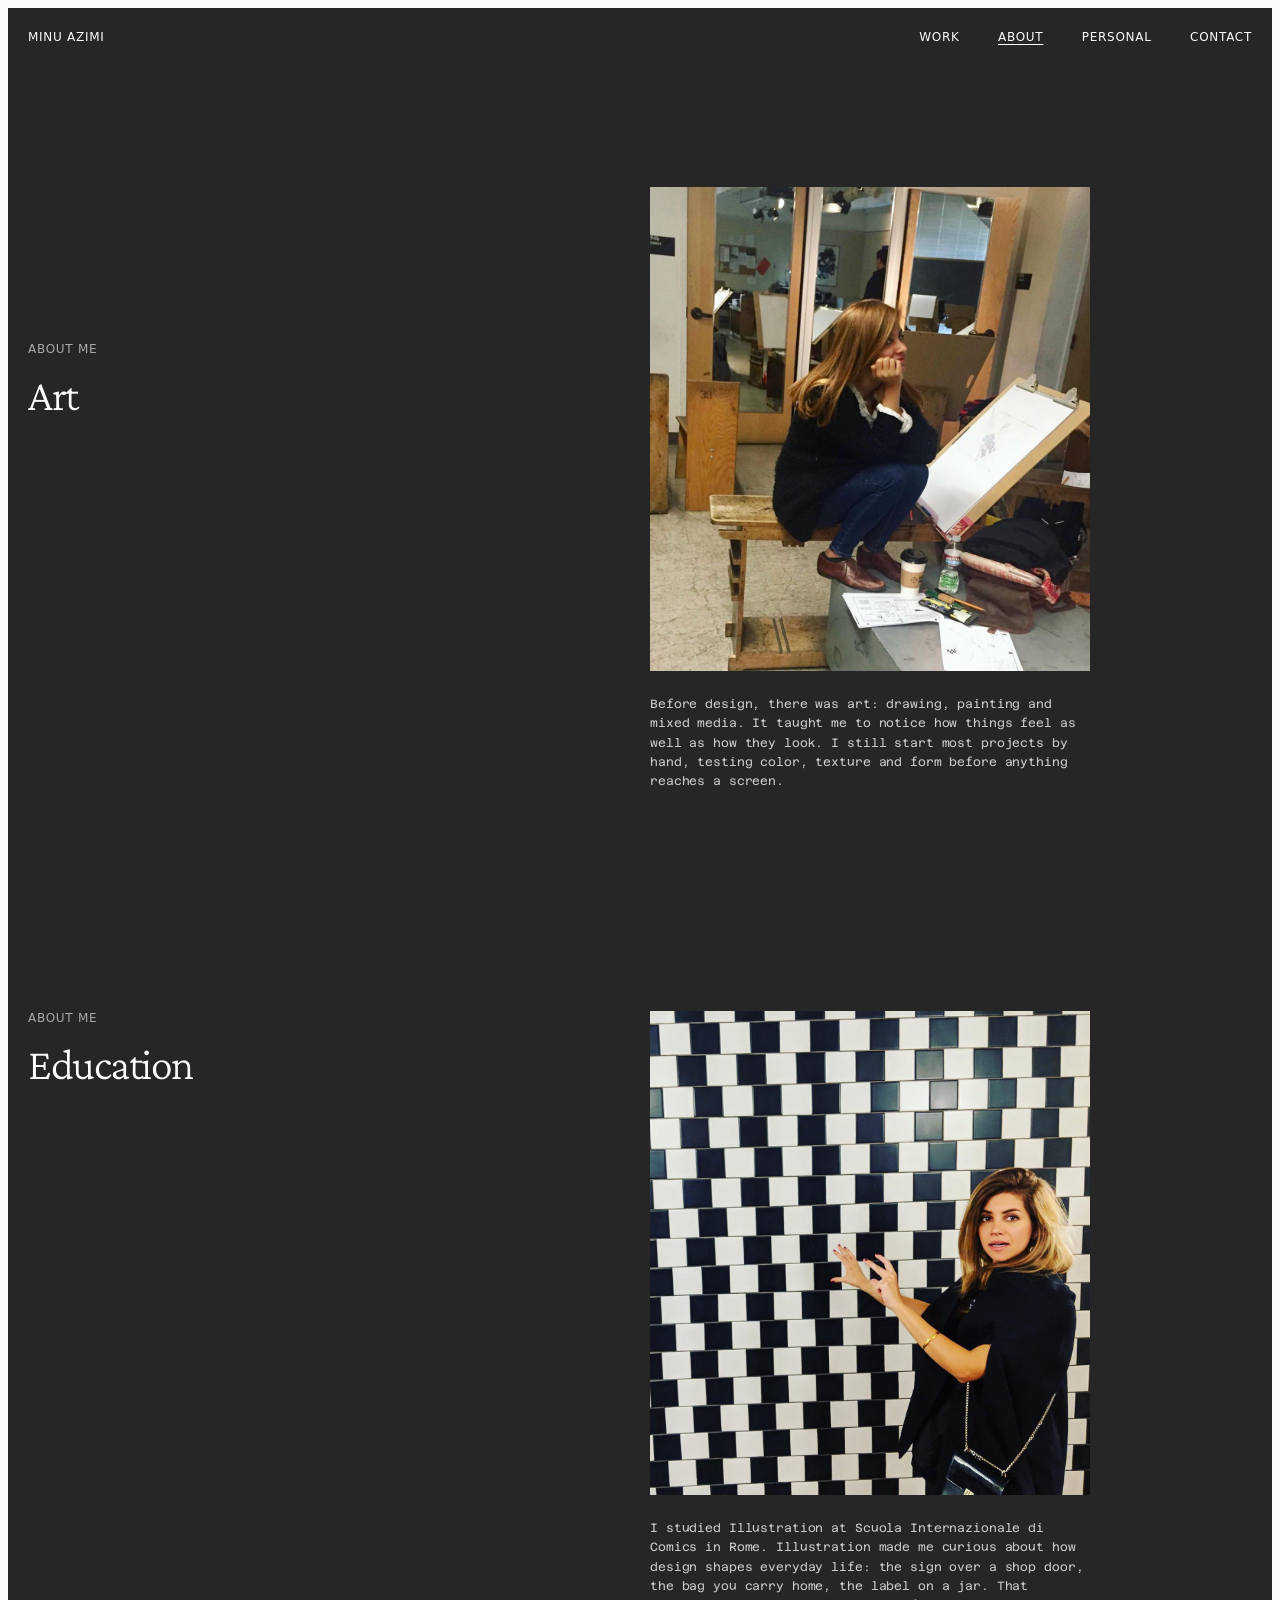
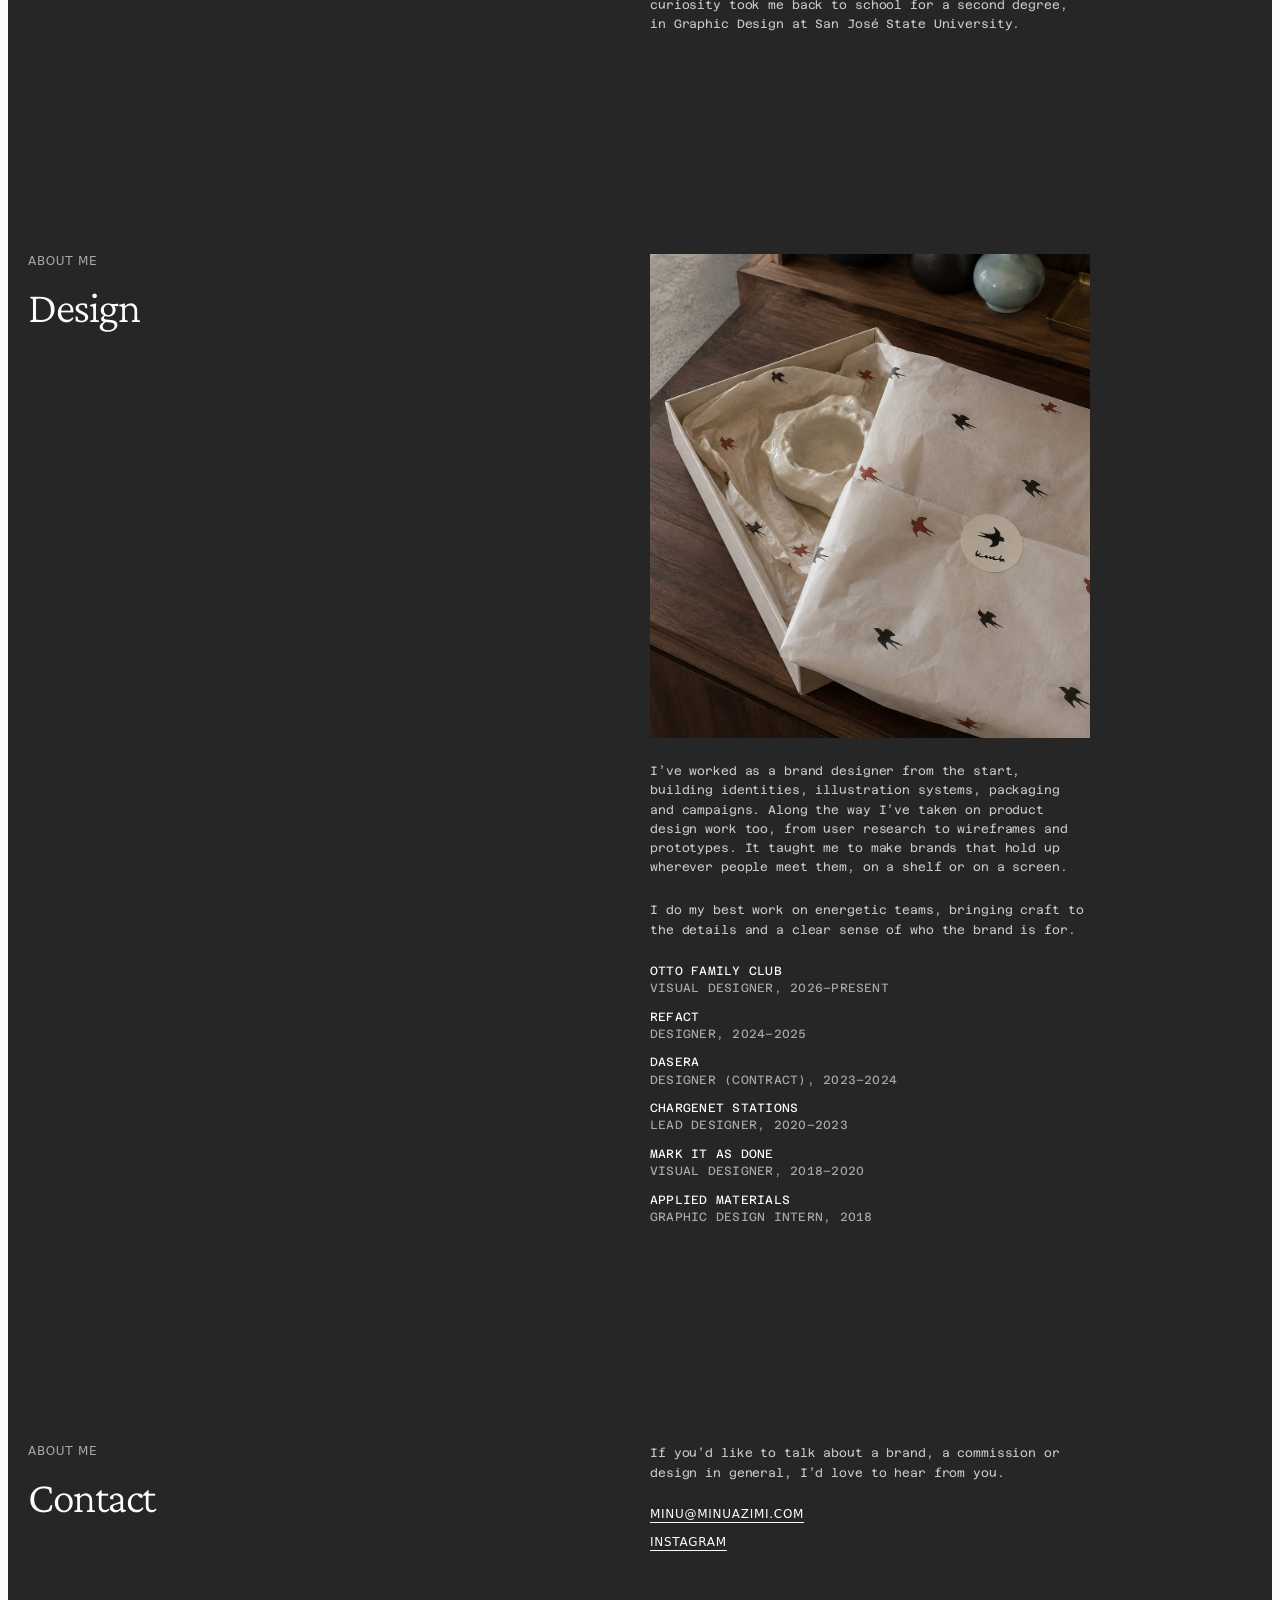
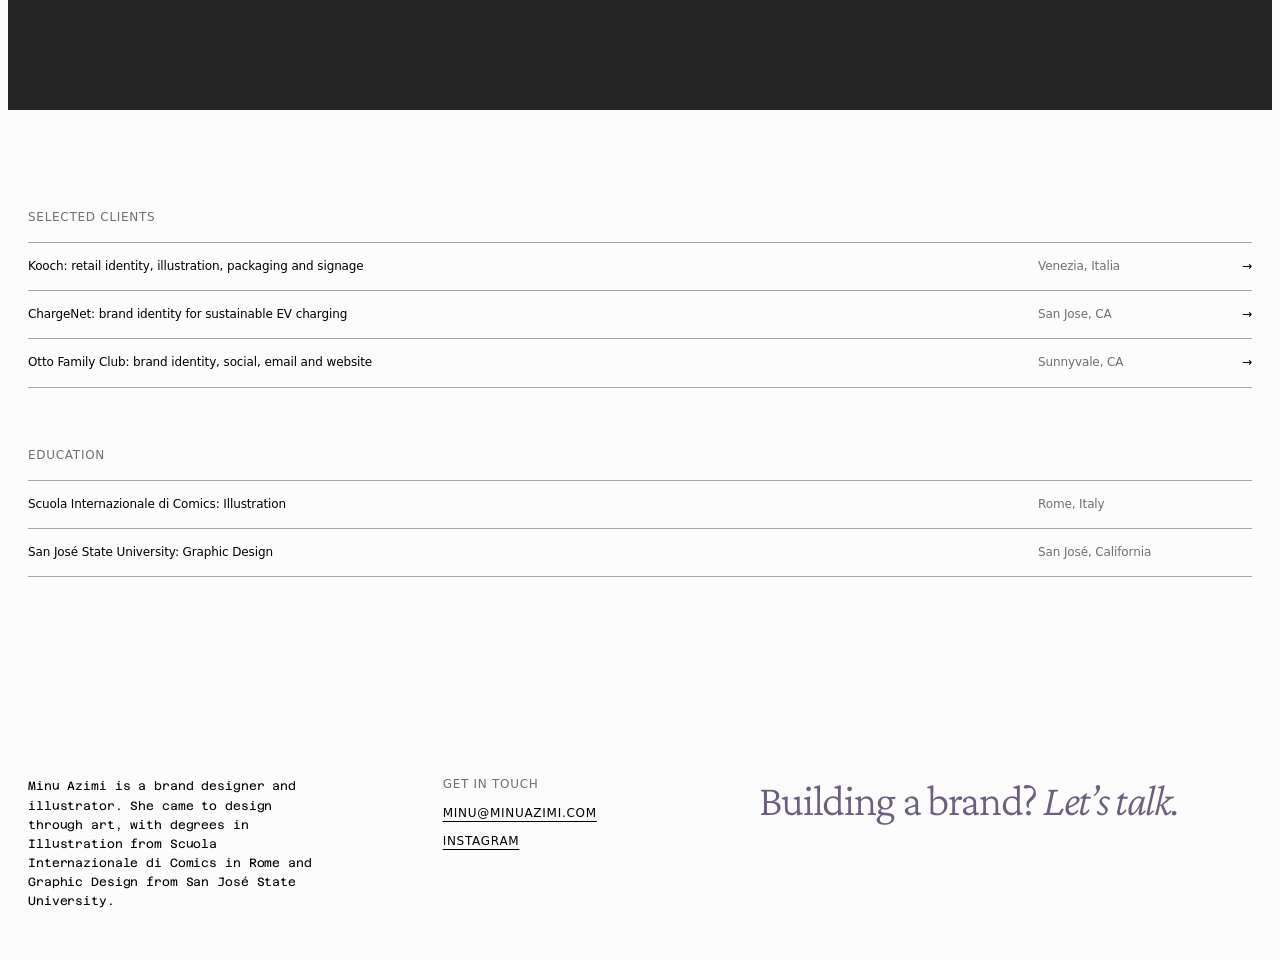
==== about.html @ ba42fef1 "Add files via upload Initial portfolio site" ====
<!doctype html>
<html lang="en">
<head>
<meta charset="utf-8">
<meta name="viewport" content="width=device-width, initial-scale=1, viewport-fit=cover">
<title>About — Minu Azimi</title>
<meta name="claude:viewport-fit-sides" content="cover">
<meta name="description" content="About Minu Azimi, brand designer and illustrator.">
<link rel="preconnect" href="https://fonts.googleapis.com">
<link rel="preconnect" href="https://fonts.gstatic.com" crossorigin>
<link rel="stylesheet" href="https://fonts.googleapis.com/css2?family=Azeret+Mono:wght@400&family=Crimson+Pro:ital,wght@0,300;1,300&display=swap">
<link rel="stylesheet" href="styles.css?v=1795150626">
</head>
<body>
<div class="dark-band">
<div class="wrap">
  <nav class="nav" aria-label="Main">
    <a class="brand" href="index.html">Minu Azimi</a>
    <ul><li><a href="work.html">Work</a></li><li><a href="about.html" aria-current="page">About</a></li><li><a href="personal.html">Personal</a></li><li><a href="contact.html">Contact</a></li></ul>
  </nav>
</div>
<div class="wrap">
  <section class="ab-chapters" aria-label="About Minu Azimi">
    <h1 class="visually-hidden">About Minu Azimi</h1>
    <div class="ab-chapter">
      <div class="ab-key"><span class="label">About me</span><h2>Art</h2></div>
      <div class="ab-body">
        <img class="ab-media" src="images/about-minu-studio.jpg" width="1149" height="1400" alt="Minu at a drawing bench in an art studio" style="object-position:50% 35%">
        <p>Before design, there was art: drawing, painting and mixed media. It taught me to notice how things feel as well as how they look. I still start most projects by hand, testing color, texture and form before anything reaches a screen.</p>
      </div>
    </div>
    <div class="ab-chapter">
      <div class="ab-key"><span class="label">About me</span><h2>Education</h2></div>
      <div class="ab-body">
        <img class="ab-media" src="images/about-minu-exploratorium.jpg" width="1400" height="1400" alt="Minu framing a black and white tile wall with her hands" loading="lazy" style="object-position:62% 50%">
        <p>I studied Illustration at Scuola Internazionale di Comics in Rome. Illustration made me curious about how design shapes everyday life: the sign over a shop door, the bag you carry home, the label on a jar. That curiosity took me back to school for a second degree, in Graphic Design at San José State University.</p>
      </div>
    </div>
    <div class="ab-chapter">
      <div class="ab-key"><span class="label">About me</span><h2>Design</h2></div>
      <div class="ab-body">
        <img class="ab-media" src="images/kooch-wrapping.jpg" width="1100" height="1375" alt="Kooch tissue wrap printed with swallows" loading="lazy">
        <p>I’ve worked as a brand designer from the start, building identities, illustration systems, packaging and campaigns. Along the way I’ve taken on product design work too, from user research to wireframes and prototypes. It taught me to make brands that hold up wherever people meet them, on a shelf or on a screen.</p>
        <p>I do my best work on energetic teams, bringing craft to the details and a clear sense of who the brand is for.</p>
        <ul class="ab-roles">
          <li class="mono-label"><span>Otto Family Club</span><span class="role">Visual Designer, 2026–present</span></li>
          <li class="mono-label"><span>Refact</span><span class="role">Designer, 2024–2025</span></li>
          <li class="mono-label"><span>Dasera</span><span class="role">Designer (Contract), 2023–2024</span></li>
          <li class="mono-label"><span>ChargeNet Stations</span><span class="role">Lead Designer, 2020–2023</span></li>
          <li class="mono-label"><span>Mark It As Done</span><span class="role">Visual Designer, 2018–2020</span></li>
          <li class="mono-label"><span>Applied Materials</span><span class="role">Graphic Design Intern, 2018</span></li>
        </ul>
      </div>
    </div>
    <div class="ab-chapter">
      <div class="ab-key"><span class="label">About me</span><h2>Contact</h2></div>
      <div class="ab-body">
        <p>If you’d like to talk about a brand, a commission or design in general, I’d love to hear from you.</p>
        <div class="ab-links"><a class="label" href="mailto:minu@minuazimi.com">minu@minuazimi.com</a><a class="label" href="https://www.instagram.com/minu_disegni/" target="_blank" rel="noopener">Instagram</a></div>
      </div>
    </div>
  </section>
</div>
</div>
<div class="wrap">
  <section class="ab-lists" aria-label="Clients and education">
    <h2 class="label ab-list-k">Selected clients</h2>
    <ul class="ab-list">
      <li><a href="kooch.html"><span>Kooch: retail identity, illustration, packaging and signage</span><span class="yr">Venezia, Italia</span><span class="arr" aria-hidden="true">→</span></a></li>
      <li><a href="chargenet.html"><span>ChargeNet: brand identity for sustainable EV charging</span><span class="yr">San Jose, CA</span><span class="arr" aria-hidden="true">→</span></a></li>
      <li><a href="work.html"><span>Otto Family Club: brand identity, social, email and website</span><span class="yr">Sunnyvale, CA</span><span class="arr" aria-hidden="true">→</span></a></li>
    </ul>
    <h2 class="label ab-list-k">Education</h2>
    <ul class="ab-list">
      <li><div class="row"><span>Scuola Internazionale di Comics: Illustration</span><span class="yr">Rome, Italy</span><span class="arr"></span></div></li>
      <li><div class="row"><span>San José State University: Graphic Design</span><span class="yr">San José, California</span><span class="arr"></span></div></li>
    </ul>
  </section>
</div>
<div class="wrap">
  <footer class="site-foot">
    <p class="foot-bio">Minu Azimi is a brand designer and illustrator. She came to design through art, with degrees in Illustration from Scuola Internazionale di Comics in Rome and Graphic Design from San José State University.</p>
    <div class="foot-links">
      <span class="label foot-k">Get in touch</span>
      <a class="label" href="mailto:minu@minuazimi.com">minu@minuazimi.com</a>
      <a class="label" href="https://www.instagram.com/minu_disegni/" target="_blank" rel="noopener">Instagram</a>
    </div>
    <p class="foot-cta">Building a brand? <em>Let’s talk.</em></p>
  </footer>
</div>
<script src="site.js?v=1795150626"></script>
</body>
</html>
---- styles.css ----
/* Layout: gallery walk — thin type-only nav, hero image with mauve overlay panel and a mono service list in the left margin,
   then one project told as a sequence of full-bleed plates separated by 100px of paper. Light, flat, single theme by design. */
:root {
  color-scheme: light;
  --paper: #fcfcfc;
  --ink: #000000;
  --press: #1c1c1c;
  --charcoal: #262626;
  --ash: #a8a8a8;
  --ash-text: #6f6f6f;        /* ash darkened for small text on paper (AA) */
  --mauve: #6c5f7d;
  --sage: #cee6cc;
  --on-mauve: #fcfcfc;

  --serif: 'Crimson Pro', 'Lora', Georgia, 'Times New Roman', serif;
  --mono: 'Azeret Mono', 'JetBrains Mono', 'IBM Plex Mono', ui-monospace, SFMono-Regular, Menlo, monospace;
  --sans: ui-sans-serif, system-ui, -apple-system, BlinkMacSystemFont, 'Segoe UI', 'Helvetica Neue', Arial, sans-serif;

  --t-caption: 12px;
  --t-body: clamp(15px, 1.2vw + 9px, 18px);
  --t-heading: clamp(34px, 3vw + 18px, 44px);
  --t-display: clamp(38px, 3.4vw + 20px, 50px);

  --gap: 10px;
  --pad: 20px;
  --section: clamp(60px, 8vw, 100px);
  --max: 1280px;
  --pill: 200px;
}

* { box-sizing: border-box; }
html { scroll-behavior: smooth; }
@media (prefers-reduced-motion: reduce) { html { scroll-behavior: auto; } * { transition: none !important; } }
body {
  background: var(--paper);
  color: var(--ink);
  font-family: var(--mono);
  font-size: var(--t-body);
  line-height: 1.45;
  letter-spacing: -0.01em;
  -webkit-font-smoothing: antialiased;
}
img { display: block; max-width: 100%; height: auto; }
a { color: inherit; }
:focus-visible { outline: 1px solid var(--mauve); outline-offset: 3px; }

.wrap {
  max-width: calc(var(--max) + 2 * max(20px, env(safe-area-inset-left, 0px)));
  margin-inline: auto;
  padding-left: max(20px, env(safe-area-inset-left, 0px));
  padding-right: max(20px, env(safe-area-inset-right, 0px));
}
@media (max-width: 480px) {
  .wrap { padding-left: max(16px, env(safe-area-inset-left, 0px)); padding-right: max(16px, env(safe-area-inset-right, 0px)); }
}

/* Type roles */
.label, .nav a, .brand, .tag, .btn {
  font-family: var(--sans);
  font-size: var(--t-caption);
  text-transform: uppercase;
  letter-spacing: 0.06em;
  line-height: 1.2;
}
.mono-label {
  font-family: var(--mono);
  font-size: var(--t-caption);
  text-transform: uppercase;
  letter-spacing: 0.02em;
  line-height: 1.2;
}
h1, h2, h3 {
  font-family: var(--serif);
  font-weight: 300;
  margin: 0;
  text-wrap: balance;
  color: var(--press);
}
h1 { font-size: var(--t-display); line-height: 0.98; letter-spacing: -0.03em; }
h2 { font-size: var(--t-heading); line-height: 1.1; letter-spacing: -0.034em; }
h3 { font-size: clamp(26px, 1.5vw + 18px, 32px); line-height: 1.1; letter-spacing: -0.02em; }
h1 em, h2 em, h3 em { font-style: italic; }
p { margin: 0; max-width: 60ch; }

/* Placeholder copy for Minu to replace */
.ph { color: var(--mauve); border-bottom: 1px dashed currentColor; }
.panel .ph { color: var(--sage); }

/* Nav */
.nav {
  display: flex; justify-content: space-between; align-items: center; gap: 20px;
  padding-block: 20px;
}
.brand { text-decoration: none; letter-spacing: 0.12em; }
.nav ul { display: flex; gap: clamp(20px, 3vw, 40px); list-style: none; margin: 0; padding: 0; }
.nav a { text-decoration: none; }
.nav a:hover { text-decoration: underline; text-underline-offset: 3px; }

/* Pill button */
.btn {
  display: inline-flex; align-items: center; gap: 8px;
  padding: 10px 18px;
  border: 1px solid var(--ink);
  border-radius: var(--pill);
  background: transparent; color: var(--ink);
  text-decoration: none; cursor: pointer;
  transition: background .2s, color .2s;
}
.btn:hover { background: var(--ink); color: var(--paper); }
.btn.on-mauve { border-color: var(--on-mauve); color: var(--on-mauve); }
.btn.on-mauve:hover { background: var(--on-mauve); color: var(--mauve); }

/* Hero */
.hero {
  display: grid;
  grid-template-columns: 200px minmax(0, 1fr);
  gap: var(--pad);
  padding-top: 20px;
}
.services { display: flex; flex-direction: column; gap: var(--gap); color: var(--mauve); padding-top: 4px; }
.services .mono-label:first-child { color: var(--ink); margin-bottom: 6px; }
.hero-media { position: relative; margin-bottom: 60px; }
.hero-media img { width: 100%; aspect-ratio: 2400 / 1552; object-fit: cover; }
.panel {
  position: absolute; right: 0; bottom: -60px;
  width: min(400px, 44%);
  background: var(--mauve); color: var(--on-mauve);
  padding: 40px;
  display: flex; flex-direction: column; gap: 24px; align-items: flex-start;
}
.panel h1 { color: var(--on-mauve); font-size: var(--t-heading); line-height: 1.08; letter-spacing: -0.034em; }
.panel p { font-size: 14px; line-height: 1.45; }

/* Sections */
section { padding-block: var(--section) 0; }
.section-head { display: flex; flex-direction: column; align-items: center; gap: 40px; text-align: center; margin-bottom: 60px; }

/* Work card row */
.work-row { display: grid; grid-template-columns: 1fr 1fr; gap: var(--gap); }
.card { text-decoration: none; display: flex; flex-direction: column; }
.card .img { overflow: hidden; }
.card img { width: 100%; aspect-ratio: 4 / 5; object-fit: cover; transition: transform .6s ease; }
.card:hover img { transform: scale(1.02); }
.caption { display: flex; justify-content: space-between; align-items: baseline; gap: var(--gap); padding-top: 20px; }
.tag { color: var(--ash-text); }

/* Case study */
.cs-head {
  display: grid; grid-template-columns: minmax(0, 7fr) minmax(0, 5fr); gap: 40px 60px;
  padding-top: var(--section);
  border-top: 1px solid var(--ink);
  margin-top: var(--section);
}
.cs-head .kicker { color: var(--mauve); margin-bottom: 20px; }
.cs-head .lede { display: flex; flex-direction: column; gap: 18px; }
.facts { display: grid; grid-template-columns: max-content minmax(0, 1fr); gap: 12px 24px; margin: 0; align-self: start; }
.facts dt { color: var(--ash-text); }
.facts dd { margin: 0; }

.chapter {
  display: grid; grid-template-columns: 200px minmax(0, 1fr); gap: var(--pad);
  padding-top: var(--section);
}
.chapter-meta { display: flex; flex-direction: column; gap: 14px; align-self: start; position: sticky; top: 20px; }
.chapter-meta .mono-label { color: var(--mauve); }
.chapter-meta p { font-size: 13px; line-height: 1.5; }
.chapter-body { display: flex; flex-direction: column; gap: var(--gap); min-width: 0; }

.grid-2 { display: grid; grid-template-columns: 1fr 1fr; gap: var(--gap); }
.grid-3 { display: grid; grid-template-columns: repeat(3, 1fr); gap: var(--gap); }
.cover-45 img { aspect-ratio: 4 / 5; object-fit: cover; width: 100%; }
.cover-11 img { aspect-ratio: 1; object-fit: cover; width: 100%; }

figure { margin: 0; }
figcaption { padding-top: 10px; font-family: var(--mono); font-size: var(--t-caption); text-transform: uppercase; color: var(--ash-text); letter-spacing: 0.02em; }
.zoom { cursor: zoom-in; }

/* Color swatches */
.swatches { display: grid; grid-template-columns: repeat(5, 1fr); gap: var(--gap); }
.swatch { display: flex; flex-direction: column; gap: 8px; }
.swatch .chip { aspect-ratio: 1 / 1.1; border: 1px solid rgba(0,0,0,.08); }
.swatch .mono-label { font-size: 11px; display: flex; flex-direction: column; gap: 4px; }
.swatch .hex { color: var(--ash-text); }

/* Illustration plate: black band so painted pieces bleed into it */
.plate { background: var(--ink); color: var(--paper); margin-top: var(--section); padding-block: var(--section); }
.plate .chapter { padding-top: 0; }
.plate .chapter-meta .mono-label { color: var(--sage); }
.plate figcaption { color: var(--ash); }
.ill-grid { display: grid; grid-template-columns: repeat(3, 1fr); gap: var(--gap); }
.ill-grid .big { grid-column: span 2; grid-row: span 2; }
.ill-grid img { width: 100%; aspect-ratio: 1; object-fit: cover; }

/* Campaign */
.toggle { display: inline-flex; gap: 6px; }
.toggle button { font: inherit; }
.toggle .btn[aria-pressed="true"] { background: var(--ink); color: var(--paper); }
.campaign { display: grid; grid-template-columns: 5fr 6fr; gap: var(--gap); align-items: stretch; }
.campaign .email { display: flex; flex-direction: column; }
.campaign .email .img { flex: 1; min-height: 0; overflow: hidden; background: #f7e4de; }
.campaign .email img { width: 100%; height: 100%; object-fit: cover; object-position: top; }
.campaign .posts { display: flex; flex-direction: column; gap: var(--gap); }

/* About & contact */
.about { display: grid; grid-template-columns: 200px minmax(0, 7fr) minmax(0, 5fr); gap: 40px var(--pad); }
.about .copy { display: flex; flex-direction: column; gap: 18px; }
.contact-list { display: flex; flex-direction: column; gap: 14px; }
.contact-list .row { display: flex; flex-direction: column; gap: 4px; }
.contact-list .mono-label { color: var(--ash-text); }
.inline-link { text-decoration: underline; text-decoration-thickness: 1px; text-underline-offset: 3px; }
.copy-btn { margin-top: 6px; }


/* Lightbox */
dialog.lightbox { border: 0; padding: 0; margin: 0; background: transparent; width: 100vw; height: 100vh; max-width: none; max-height: none; overflow: hidden; outline: none; }
dialog.lightbox[open] { display: grid; grid-template-rows: minmax(0, 1fr) auto; }
dialog.lightbox::backdrop { background: rgba(252,252,252,.97); }
.lb-stage { display: flex; align-items: center; justify-content: center; min-height: 0; padding: 24px max(72px, env(safe-area-inset-left, 0px)) 8px; }
.lb-stage img { max-width: 100%; max-height: 100%; width: auto; height: auto; object-fit: contain; }
.lb-bar { display: flex; justify-content: space-between; align-items: center; gap: 20px; padding: 12px max(24px, env(safe-area-inset-right, 0px)) max(20px, env(safe-area-inset-bottom, 0px)); color: var(--ink); }
.lb-count { color: var(--ash-text); }
.lb-nav { position: absolute; top: 50%; transform: translateY(-50%); width: 48px; height: 48px; border-radius: var(--pill); border: 1px solid var(--ink); background: var(--paper); color: var(--ink); font-size: 18px; line-height: 1; cursor: pointer; display: grid; place-items: center; }
.lb-nav:hover { background: var(--ink); color: var(--paper); }
.lb-prev { left: max(14px, env(safe-area-inset-left, 0px)); }
.lb-next { right: max(14px, env(safe-area-inset-right, 0px)); }
.lightbox .btn:focus-visible, .lb-nav:focus-visible { outline: 1px solid var(--mauve); outline-offset: 2px; }
@media (max-width: 600px) { .lb-stage { padding: 16px 16px 8px; } .lb-nav { top: auto; bottom: 76px; transform: none; width: 44px; height: 44px; } }

/* Responsive */
@media (max-width: 900px) {
  .hero, .chapter, .about { grid-template-columns: minmax(0, 1fr); }
  .services { flex-direction: row; flex-wrap: wrap; gap: 6px 16px; }
  .services .mono-label:first-child { width: 100%; margin-bottom: 0; }
  .hero-media { margin-bottom: 0; }
  .panel { position: static; width: 100%; padding: 28px; }
  .cs-head { grid-template-columns: minmax(0, 1fr); }
  .chapter-meta { position: static; }
  .swatches { grid-template-columns: repeat(5, minmax(0, 1fr)); }
}
@media (max-width: 600px) {
  .work-row, .grid-2, .campaign { grid-template-columns: minmax(0, 1fr); }
  .grid-3 { grid-template-columns: 1fr 1fr; }
  .grid-3 > :last-child { grid-column: span 2; }
  .ill-grid { grid-template-columns: 1fr 1fr; }
  .swatches { grid-template-columns: repeat(3, minmax(0, 1fr)); }
  .campaign .email img { height: auto; }
  .nav ul { gap: 16px; }
  .facts { grid-template-columns: minmax(0, 1fr); gap: 4px; }
  .facts dd { margin-bottom: 10px; }
}

.panel .ph { color: var(--sage); }

/* ---- Multi-page additions ---- */
:root { --paper-2: #f1f1ef; }
.nav a[aria-current="page"] { text-decoration: underline; text-decoration-thickness: 1px; text-underline-offset: 3px; }
.cs-head--page { border-top: 0; margin-top: 0; padding-top: 60px; }
.back { text-decoration: none; }
.back:hover { text-decoration: underline; text-underline-offset: 3px; }

/* Page header for inner pages */
.page-head { display: grid; grid-template-columns: 200px minmax(0, 1fr); gap: var(--pad); padding-top: 60px; }
.page-head .mono-label { color: var(--mauve); padding-top: 10px; }
.page-head .intro { display: flex; flex-direction: column; gap: 24px; }

/* Placeholder visual for projects without artwork yet */
.ph-visual {
  aspect-ratio: 4 / 5; width: 100%;
  display: flex; flex-direction: column; justify-content: space-between;
  padding: 24px; background: var(--paper-2); color: var(--press);
  border: 1px dashed var(--ash);
}
.ph-visual.sage { background: var(--sage); border-color: transparent; }
.ph-visual .ph-name { font-family: var(--serif); font-weight: 300; font-size: clamp(32px, 4vw, 56px); line-height: 1; letter-spacing: -0.03em; }
.ph-visual .mono-label { color: var(--charcoal); }
.card.is-soon { cursor: default; }
.card.is-soon:hover img { transform: none; }

/* Home: featured project spans the row, two cards beneath */
.feature { display: flex; flex-direction: column; text-decoration: none; }
.feature-media { display: grid; grid-template-columns: 1fr 1fr; gap: var(--gap); overflow: hidden; }
.feature-media img { width: 100%; aspect-ratio: 4 / 5; object-fit: cover; transition: transform .6s ease; }
.feature:hover img { transform: scale(1.015); }
.work-stack { display: flex; flex-direction: column; gap: 60px; }
.home-cta { display: flex; justify-content: center; margin-top: 60px; }

/* Home: personal + contact strip */
.duo { display: grid; grid-template-columns: 1fr 1fr; gap: var(--gap); }
.duo-item { background: var(--paper-2); padding: 40px; display: flex; flex-direction: column; gap: 24px; align-items: flex-start; }
.duo-item.mauve { background: var(--mauve); color: var(--on-mauve); }
.duo-item.mauve h2 { color: var(--on-mauve); }
.duo-item .mono-label { color: var(--mauve); }
.duo-item.mauve .mono-label { color: var(--sage); }

/* Work index: one row per project */
.project-list { list-style: none; margin: 0; padding: 0; border-top: 1px solid var(--ink); }
.project { border-bottom: 1px solid var(--ink); }
.project-link {
  display: grid; grid-template-columns: 200px minmax(0, 1fr) minmax(0, 1fr); gap: var(--pad);
  padding-block: 40px; text-decoration: none; align-items: start;
}
.project-link .num { color: var(--ash-text); }
.project-link .thumb img, .project-link .thumb .ph-visual { aspect-ratio: 4 / 3; width: 100%; object-fit: cover; }
.project-link .info { display: flex; flex-direction: column; gap: 18px; }
.project-link .info h2 { font-size: var(--t-heading); }
.project-link .info p { font-size: var(--t-body); }
.project-link .status { align-self: flex-start; }
.pill-tag { display: inline-block; padding: 6px 12px; border: 1px solid var(--ash); border-radius: var(--pill); font-family: var(--sans); font-size: 11px; text-transform: uppercase; letter-spacing: 0.06em; color: var(--ash-text); }
a.project-link:hover h2 em { text-decoration: underline; text-decoration-thickness: 1px; text-underline-offset: 6px; }

/* Personal: masonry of artworks */
.art-grid { columns: 3 260px; column-gap: var(--gap); }
.art { break-inside: avoid; margin-bottom: 40px; }
.art .ph-visual { justify-content: flex-end; }
.art .ph-visual.r-sq { aspect-ratio: 1; }
.art .ph-visual.r-land { aspect-ratio: 4 / 3; }
.art .ph-visual.r-tall { aspect-ratio: 3 / 4; }
.art figcaption { display: flex; justify-content: space-between; gap: 10px; }

/* Contact page */
.contact-page { display: grid; grid-template-columns: 200px minmax(0, 7fr) minmax(0, 5fr); gap: 40px var(--pad); padding-top: 60px; }
.contact-page .mono-label.k { color: var(--mauve); padding-top: 10px; }
.big-link { font-family: var(--serif); font-weight: 300; font-size: clamp(30px, 3.4vw + 12px, 50px); letter-spacing: -0.03em; line-height: 1.05; color: var(--press); word-break: break-word; text-decoration-thickness: 1px; text-underline-offset: 6px; }
.contact-main { display: flex; flex-direction: column; gap: 40px; }
.contact-main .row { display: flex; flex-direction: column; gap: 10px; align-items: flex-start; }
.contact-main .row .mono-label { color: var(--ash-text); }
.bio { display: flex; flex-direction: column; gap: 18px; }
.bio p { font-size: 15px; }

.site-foot { display: flex; justify-content: space-between; align-items: end; gap: 20px; flex-wrap: wrap; padding-block: var(--section) 20px; }
.site-foot .mid { display: flex; gap: 20px; flex-wrap: wrap; }
.site-foot a { text-decoration: none; }
.site-foot a:hover { text-decoration: underline; text-underline-offset: 3px; }

@media (max-width: 900px) {
  .page-head, .contact-page { grid-template-columns: minmax(0, 1fr); }
  .project-link { grid-template-columns: minmax(0, 1fr); }
}
@media (max-width: 600px) {
  .duo { grid-template-columns: minmax(0, 1fr); }
  .duo-item { padding: 28px; }
  .work-row .card + .card { margin-top: 30px; }
  .feature-media { grid-template-columns: 1fr 1fr; }
}

/* ---- Home, modeled on the reference: full-bleed hero, overlapping statement ---- */
:root { --hero-ground: #e7e5e2; --pill-fill: #e6e5e3; }
.home-hero {
  position: relative; background: var(--hero-ground);
  height: clamp(520px, 92vh, 960px); overflow: hidden;
  display: flex; align-items: center; justify-content: center;
}
.home-hero .nav-over { position: absolute; top: 0; left: 0; right: 0; z-index: 2; }
.home-hero-art { height: 112%; width: auto; max-width: none; transform: translateY(6%); }
.scroll-cue {
  position: absolute; bottom: 24px; left: max(20px, env(safe-area-inset-left, 0px));
  text-decoration: none; font-size: 16px;
}
.home-intro {
  display: grid; grid-template-columns: minmax(0, 5fr) minmax(0, 7fr); gap: var(--pad);
  margin-top: -220px; position: relative; z-index: 1; padding-top: 0;
}
.home-intro .services { align-self: end; padding-bottom: 40px; }
.statement {
  background: var(--mauve); color: var(--sage);
  padding: 40px; min-height: 380px;
  display: flex; flex-direction: column; justify-content: space-between; align-items: flex-start; gap: 40px;
}
.statement h1 { color: var(--sage); font-size: var(--t-display); line-height: 1.02; letter-spacing: -0.03em; max-width: 14em; }
.btn.soft { background: var(--pill-fill); border-color: var(--pill-fill); }
.btn.soft:hover { background: var(--ink); border-color: var(--ink); color: var(--paper); }

.card-text { display: flex; flex-direction: column; gap: 6px; padding-top: 20px; }
.card-text .more { margin-top: 10px; text-decoration: underline; text-decoration-thickness: 1px; text-underline-offset: 3px; }
.card-text .more.soon { text-decoration: none; color: var(--ash-text); }
.work-row .card .ph-visual { aspect-ratio: 4 / 5; }

.scatter { position: relative; display: grid; grid-template-columns: repeat(12, minmax(0, 1fr)); gap: var(--gap); }
.scatter .s1 { grid-column: 2 / span 4; aspect-ratio: 3 / 4; }
.scatter .s2 { grid-column: 8 / span 3; aspect-ratio: 3 / 4; margin-top: 80px; align-self: start; }
.scatter .ph-visual { justify-content: flex-end; }

/* Footer, all pages */
.site-foot {
  display: grid; grid-template-columns: minmax(0, 4fr) minmax(0, 3fr) minmax(0, 5fr); gap: 40px var(--pad);
  padding-block: calc(var(--section) * 1.4) 40px; align-items: start;
}
.foot-bio { font-size: 13px; line-height: 1.6; max-width: 36ch; }
.foot-links { display: flex; flex-direction: column; gap: 14px; align-items: flex-start; }
.foot-links .foot-k { color: var(--ash-text); }
.foot-links a { text-decoration: underline; text-decoration-thickness: 1px; text-underline-offset: 4px; }
.foot-cta { font-family: var(--serif); font-weight: 300; font-size: var(--t-heading); line-height: 1.05; letter-spacing: -0.03em; color: var(--mauve); }

/* Kooch illustrations are transparent cutouts: show them on a light ground */
.plate { background: var(--paper-2); color: var(--ink); }
.plate .chapter-meta .mono-label { color: var(--mauve); }
.plate figcaption { color: var(--ash-text); }
.ill-grid img { object-fit: contain; }

@media (max-width: 900px) {
  .home-intro { grid-template-columns: minmax(0, 1fr); margin-top: -120px; }
  .home-intro .services { order: 2; padding-bottom: 0; }
  .statement { min-height: 0; padding: 28px; }
  .site-foot { grid-template-columns: minmax(0, 1fr); }
}
@media (max-width: 600px) {
  .home-hero { height: clamp(440px, 80vh, 640px); }
  .scatter .s1 { grid-column: 1 / span 7; }
  .scatter .s2 { grid-column: 8 / span 5; margin-top: 60px; }
}
@media (max-width: 600px) {
  .home-hero { align-items: flex-end; }
  .home-hero-art { height: calc(100% - 64px); transform: none; }
}

/* ---- About page, modeled on the reference: dark chapters with sticky titles ---- */
.visually-hidden { position: absolute; width: 1px; height: 1px; overflow: hidden; clip: rect(0 0 0 0); white-space: nowrap; }
.dark-band { background: var(--charcoal); color: #d9d9d6; }
.dark-band .nav a, .dark-band .brand { color: var(--paper); }
.ab-chapters { padding-block: 120px 160px; display: flex; flex-direction: column; gap: 220px; }
.ab-chapter { display: grid; grid-template-columns: minmax(0, 1fr) minmax(0, 1fr); gap: 40px var(--pad); align-items: start; }
.ab-key { position: sticky; top: 38vh; display: flex; flex-direction: column; gap: 14px; }
.ab-key .label { color: var(--ash); }
.ab-key h2 { color: var(--paper); font-size: var(--t-heading); }
.ab-body { display: flex; flex-direction: column; gap: 24px; max-width: 440px; }
.ab-body p { font-size: 15px; line-height: 1.6; color: #c9c9c5; }
.ab-media { width: 100%; aspect-ratio: 10 / 11; object-fit: cover; }
.dark-band .ph-visual { background: #2f2f2f; border-color: #4a4a4a; color: var(--ash); justify-content: flex-end; }
.dark-band .ph-visual .mono-label { color: var(--ash); }
.dark-band .ph { color: var(--sage); }
.ab-roles { list-style: none; margin: 0; padding: 0; display: flex; flex-direction: column; gap: 10px; color: var(--paper); }
.ab-hello { background: var(--mauve); display: flex; align-items: center; justify-content: center; }
.ab-hello span { font-family: var(--serif); font-weight: 300; font-size: clamp(48px, 6vw, 84px); line-height: .95; letter-spacing: -0.04em; color: var(--sage); text-align: center; }
.ab-links { display: flex; flex-direction: column; gap: 14px; align-items: flex-start; }
.ab-links a { color: var(--paper); text-decoration: underline; text-decoration-thickness: 1px; text-underline-offset: 4px; }

.ab-lists { padding-top: var(--section); }
.ab-list-k { color: var(--ash-text); margin: 0 0 18px; font-weight: 400; }
.ab-list { list-style: none; margin: 0 0 60px; padding: 0; border-top: 1px solid var(--ash); }
.ab-list li { border-bottom: 1px solid var(--ash); }
.ab-list a, .ab-list .row {
  display: grid; grid-template-columns: minmax(0, 1fr) 170px 24px; gap: var(--pad); align-items: baseline;
  padding-block: 14px; text-decoration: none; font-family: var(--sans); font-size: 13px;
}
.ab-list .yr { color: var(--ash-text); }
.ab-list .arr { text-align: right; }
.ab-list a:hover > span:first-child { text-decoration: underline; text-underline-offset: 3px; }

@media (max-width: 760px) {
  .ab-chapters { gap: 100px; padding-block: 60px 100px; }
  .ab-chapter { grid-template-columns: minmax(0, 1fr); }
  .ab-key { position: static; }
  .ab-body { max-width: none; }
  .ab-list a, .ab-list .row { grid-template-columns: minmax(0, 1fr) 24px; }
  .ab-list .yr { grid-column: 1; grid-row: 2; }
  .ab-list .arr { grid-column: 2; grid-row: 1; }
}

/* Body copy: smaller, one size site-wide */
:root { --t-body: clamp(14px, 0.25vw + 11.5px, 15px); }
body { line-height: 1.55; }

/* Body copy: 12px everywhere (paragraphs, case-study details, captions, lists) */
:root { --t-body: 12px; }
body { font-size: 12px; line-height: 1.6; }
p, .panel p, .chapter-meta p, .bio p, .foot-bio, .ab-body p, .project-link .info p,
.facts, .facts dd, .facts dt, .ab-list a, .ab-list .row { font-size: 12px; }

/* Gradient strip (ChargeNet color chapter) */
.grad { display: flex; flex-direction: column; gap: 8px; margin-top: 30px; }
.grad-bar { height: 56px; width: 100%; }
.grad-stops { display: flex; justify-content: space-between; font-size: 11px; }
.grad-stops > span { display: flex; flex-direction: column; gap: 4px; }
.grad-stops > span:last-child { text-align: right; }
.grad-stops .hex { color: var(--ash-text); }

/* Single email shown centered on a light ground */
.email-solo { background: var(--paper-2); padding: clamp(24px, 5vw, 60px) 16px; display: flex; justify-content: center; }
.email-solo img { width: 100%; max-width: 560px; height: auto; }

/* Personal artwork */
.art img { width: 100%; height: auto; display: block; }
.art figcaption { font-size: 11px; }
.scatter a.s1, .scatter a.s2 { aspect-ratio: auto; display: block; }
.scatter a img { width: 100%; height: auto; display: block; }
.lb-nav[hidden] { display: none; }
.art-grid.js-masonry { columns: auto; display: flex; gap: var(--gap); align-items: flex-start; }
.art-col { flex: 1 1 0; min-width: 0; display: flex; flex-direction: column; }
.scatter a.s2 { grid-column: 7 / span 5; margin-top: 120px; }
@media (max-width: 600px) { .scatter a.s2 { grid-column: 6 / span 7; margin-top: 60px; } }
/* Uniform masonry spacing: same gap between rows as between columns */
.art { margin-bottom: var(--gap); }
.art-col { gap: var(--gap); }
.art-col .art { margin-bottom: 0; }
.ab-roles { gap: 14px; }
.ab-roles li { display: flex; flex-direction: column; gap: 3px; }
.ab-roles .role { color: var(--ash); }
.scatter a.s2 { grid-column: 8 / span 4; margin-top: 120px; }
@media (max-width: 600px) { .scatter a.s2 { grid-column: 8 / span 5; margin-top: 60px; } }
/* Personal page: scattered parallax grid */
.art-grid.js-scatter { columns: auto; display: grid; column-gap: 20px; row-gap: 120px; align-items: start; padding-bottom: 80px; }
.art-grid.js-scatter .art { margin-bottom: 0; will-change: transform; }
@media (max-width: 599px) { .art-grid.js-scatter { row-gap: 28px; column-gap: 10px; } }
/* Desktop depth: tighter rows so pieces pass over and under each other */
@media (min-width: 900px) {
  .art-grid.js-scatter { row-gap: 40px; position: relative; }
  .art-grid.js-scatter .art { position: relative; }
  .art-grid.js-scatter .art.depth-back img { filter: saturate(.75) brightness(1.03); opacity: .85; }
}
/* Phones: plain single column */
.art-grid.js-stack { columns: auto; display: flex; flex-direction: column; gap: var(--gap); }
.art-grid.js-stack .art { margin: 0; transform: none; }
.art-grid.js-scatter { padding-bottom: 240px; }
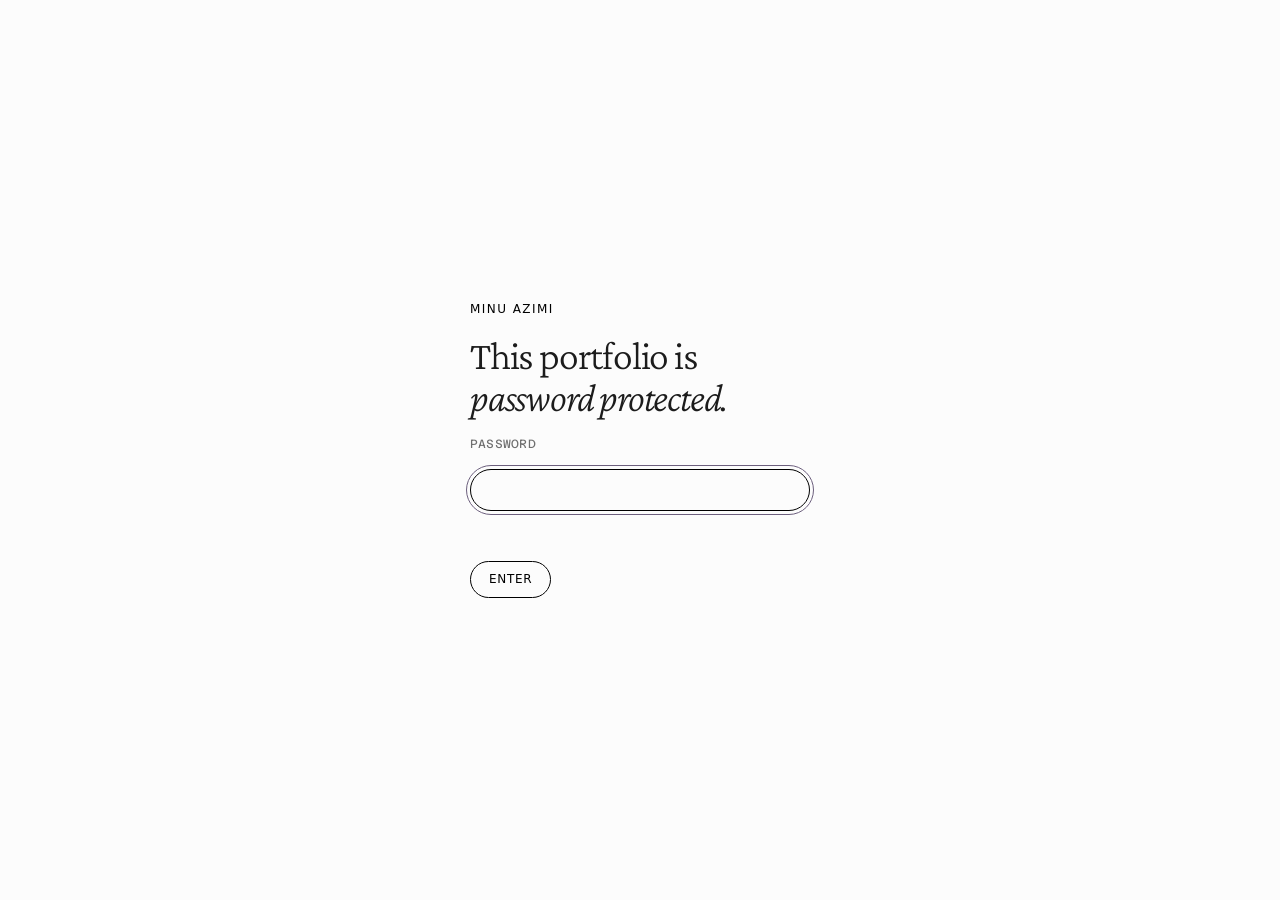
==== commit 1bf303b4: "Add files via upload Added password protection." ====
--- a/about.html
+++ b/about.html
@@ -2,6 +2,7 @@
 <html lang="en">
 <head>
 <meta charset="utf-8">
+<script src="gate.js"></script>
 <meta name="viewport" content="width=device-width, initial-scale=1, viewport-fit=cover">
 <title>About — Minu Azimi</title>
 <meta name="claude:viewport-fit-sides" content="cover">
